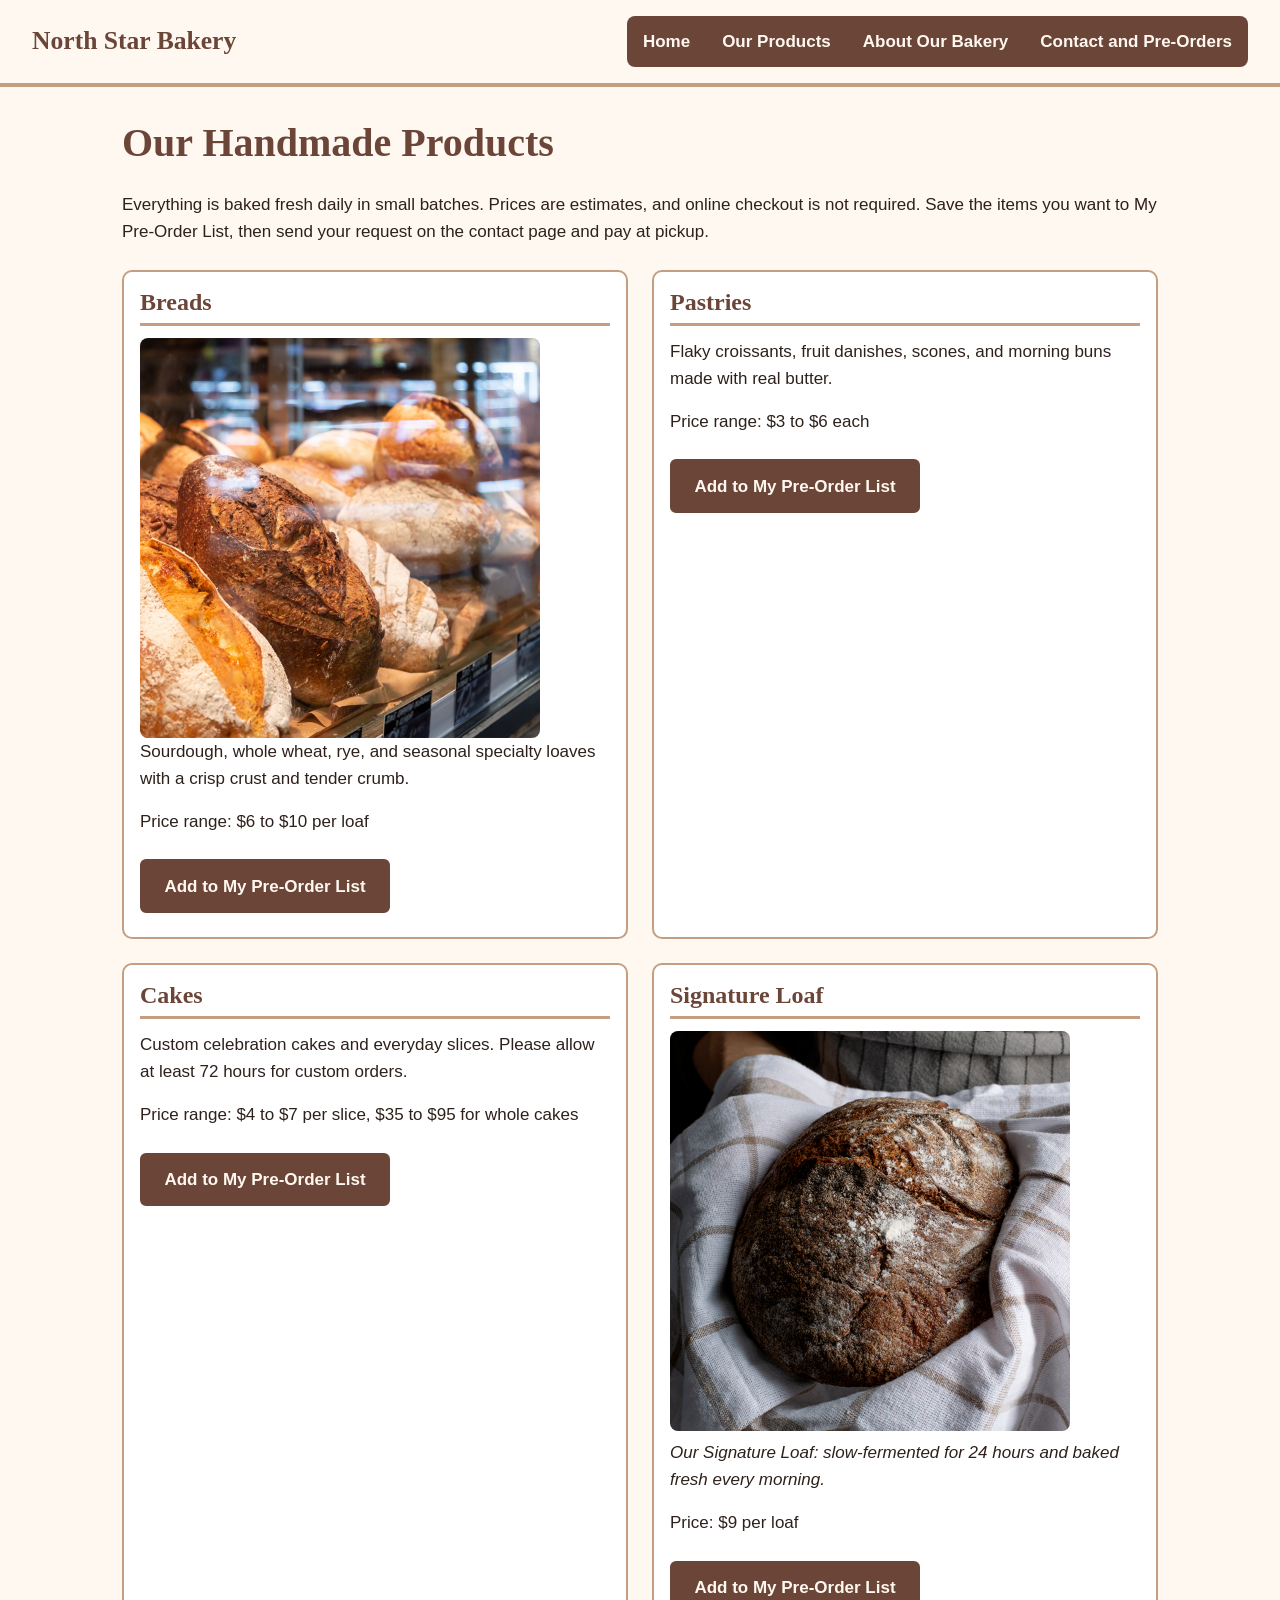
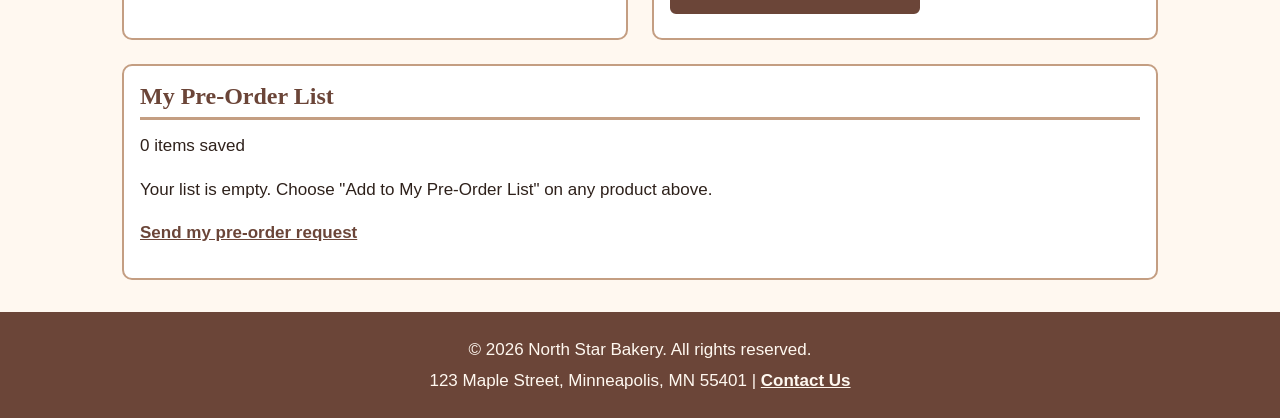
==== products.html @ 34d4cf19 "Add CSS, JavaScript feature, validation, and storage" ====
<!DOCTYPE html>
<html lang="en">
<head>
  <meta charset="UTF-8">
  <meta name="viewport" content="width=device-width, initial-scale=1.0">
  <title>North Star Bakery | Our Products</title>
  <link rel="stylesheet" href="styles.css">
  <script src="script.js" defer></script>
</head>
<body>
  <header>
    <p>North Star Bakery</p>
    <nav aria-label="Main navigation">
      <ul>
        <li><a href="index.html">Home</a></li>
        <li><a href="products.html">Our Products</a></li>
        <li><a href="about.html">About Our Bakery</a></li>
        <li><a href="contact.html">Contact and Pre-Orders</a></li>
      </ul>
    </nav>
  </header>

  <main>
    <h1>Our Handmade Products</h1>
    <p>Everything is baked fresh daily in small batches. Prices are estimates, and online checkout is not required. Save the items you want to My Pre-Order List, then send your request on the contact page and pay at pickup.</p>

    <section>
      <h2>Breads</h2>
      <img src="media/bakery-bread_c.png" width="400" alt="Rustic loaves in a bakery display case, including a dark seeded loaf and flour-dusted country loaves">
      <p>Sourdough, whole wheat, rye, and seasonal specialty loaves with a crisp crust and tender crumb.</p>
      <p>Price range: $6 to $10 per loaf</p>
      <button type="button" class="fav-btn" data-id="breads" aria-pressed="false">Add to My Pre-Order List</button>
    </section>

    <section>
      <h2>Pastries</h2>
      <p>Flaky croissants, fruit danishes, scones, and morning buns made with real butter.</p>
      <p>Price range: $3 to $6 each</p>
      <button type="button" class="fav-btn" data-id="pastries" aria-pressed="false">Add to My Pre-Order List</button>
    </section>

    <section>
      <h2>Cakes</h2>
      <p>Custom celebration cakes and everyday slices. Please allow at least 72 hours for custom orders.</p>
      <p>Price range: $4 to $7 per slice, $35 to $95 for whole cakes</p>
      <button type="button" class="fav-btn" data-id="cakes" aria-pressed="false">Add to My Pre-Order List</button>
    </section>

    <section>
      <h2>Signature Loaf</h2>
      <figure>
        <img src="media/bakery-signature-loaf_c.png" width="400" alt="Round rustic loaf with a dark, flour-dusted crust resting on a white checkered kitchen towel">
        <figcaption>Our Signature Loaf: slow-fermented for 24 hours and baked fresh every morning.</figcaption>
      </figure>
      <p>Price: $9 per loaf</p>
      <button type="button" class="fav-btn" data-id="signature-loaf" aria-pressed="false">Add to My Pre-Order List</button>
    </section>

    <section id="preorder-list">
      <h2>My Pre-Order List</h2>
      <p id="favorites-count" aria-live="polite">0 items saved</p>
      <p id="favorites-empty">Your list is empty. Choose "Add to My Pre-Order List" on any product above.</p>
      <ul id="favorites-list"></ul>
      <button type="button" id="clear-favorites" hidden>Clear My List</button>
      <p><a href="contact.html">Send my pre-order request</a></p>
    </section>
  </main>

  <footer>
    <p>&copy; 2026 North Star Bakery. All rights reserved.</p>
    <p>123 Maple Street, Minneapolis, MN 55401 | <a href="contact.html">Contact Us</a></p>
  </footer>
</body>
</html>
---- styles.css ----
/* =========================================
   NORTH STAR BAKERY
   Touchstone 3 - Visual Design and Layout
   ========================================= */

/* 1. COLOUR PALETTE */

:root {
  --brown: #6B4538;
  --tan: #C49E82;
  --cream: #FFF8F0;
  --ink: #2E211B;
}

/* 2. GENERAL PAGE STYLING */

*,
*::before,
*::after {
  box-sizing: border-box;
}

body {
  margin: 0;
  font-family: Arial, Helvetica, sans-serif;
  font-size: 1.0625rem;
  line-height: 1.6;
  color: var(--ink);
  background-color: var(--cream);
}

/* 3. HEADINGS AND TEXT */

h1,
h2,
h3 {
  font-family: Georgia, "Times New Roman", serif;
  color: var(--brown);
  line-height: 1.2;
}

h1 {
  font-size: 2rem;
  margin: 0 0 0.75rem;
}

h2 {
  font-size: 1.5rem;
  margin: 0 0 0.75rem;
  padding-bottom: 0.4rem;
  border-bottom: 3px solid var(--tan);
}

h3 {
  font-size: 1.2rem;
  margin: 0 0 0.5rem;
}

p {
  margin: 0 0 1rem;
}

a {
  color: var(--brown);
  font-weight: bold;
}

a:hover {
  background-color: var(--tan);
  color: var(--ink);
}

a:focus-visible,
button:focus-visible {
  outline: 3px solid var(--ink);
  outline-offset: 3px;
}

/* 4. IMAGES AND VIDEO */

img,
video {
  display: block;
  max-width: 100%;
  height: auto;
  border-radius: 8px;
}

figure {
  margin: 0 0 1rem;
}

figcaption {
  margin-top: 0.5rem;
  font-style: italic;
}

/* 5. HEADER AND LOGO */

header {
  display: flex;
  flex-direction: column;
  align-items: center;
  gap: 0.75rem;
  padding: 1rem;
  border-bottom: 4px solid var(--tan);
  background-color: var(--cream);
}

header img {
  width: 120px;
}

header p {
  margin: 0;
  font-family: Georgia, "Times New Roman", serif;
  font-size: 1.6rem;
  font-weight: bold;
  color: var(--brown);
}

/* 6. NAVIGATION MENU */

nav {
  width: 100%;
  background-color: var(--brown);
}

nav ul {
  display: flex;
  flex-wrap: wrap;
  justify-content: center;
  list-style: none;
  margin: 0;
  padding: 0;
}

nav a {
  display: block;
  padding: 0.75rem 1rem;
  min-height: 44px;
  text-align: center;
  color: var(--cream);
  text-decoration: none;
}

nav a:hover,
nav a:focus-visible {
  background-color: var(--tan);
  color: var(--ink);
}

/* 7. MAIN CONTENT */

main {
  display: flex;
  flex-direction: column;
  gap: 1.25rem;
  max-width: 1100px;
  margin: 0 auto;
  padding: 1.25rem 1rem;
}

main > h1,
main > p {
  margin-bottom: 0;
}

main > img {
  width: 100%;
  max-height: 420px;
  object-fit: cover;
}

/* 8. CONTENT SECTIONS AND CARDS */

section {
  min-width: 0;
  padding: 1rem;
  border: 2px solid var(--tan);
  border-radius: 10px;
  background-color: #FFFFFF;
}

article {
  margin-bottom: 1rem;
}

address {
  font-style: normal;
}

section ul {
  margin: 0 0 1rem;
  padding-left: 1.25rem;
}

/* 9. CONTACT AND PRE-ORDER FORM */

fieldset {
  margin: 0 0 1rem;
  padding: 1rem;
  border: 2px solid var(--tan);
  border-radius: 8px;
}

legend {
  padding: 0 0.5rem;
  font-family: Georgia, "Times New Roman", serif;
  font-weight: bold;
  color: var(--brown);
}

label {
  display: block;
  margin-bottom: 0.5rem;
  font-weight: bold;
}

input,
select,
textarea {
  display: block;
  width: 100%;
  max-width: 520px;
  margin-top: 0.25rem;
  padding: 0.65rem;
  font: inherit;
  color: var(--ink);
  background-color: var(--cream);
  border: 2px solid var(--brown);
  border-radius: 6px;
}

textarea {
  min-height: 100px;
  resize: vertical;
}

input:focus,
select:focus,
textarea:focus {
  outline: 3px solid var(--ink);
  outline-offset: 2px;
}

/* 10. BUTTONS */

button {
  padding: 0.7rem 1.4rem;
  margin: 0.5rem 0.5rem 0.5rem 0;
  font: inherit;
  font-weight: bold;
  color: var(--cream);
  background-color: var(--brown);
  border: 2px solid var(--brown);
  border-radius: 6px;
  cursor: pointer;
}

button:hover {
  background-color: var(--ink);
  border-color: var(--ink);
}

button[type="reset"] {
  color: var(--ink);
  background-color: var(--tan);
  border-color: var(--tan);
}

/* 11. FOOTER */

footer {
  padding: 1.25rem;
  text-align: center;
  color: var(--cream);
  background-color: var(--brown);
}

footer p {
  margin: 0.25rem 0;
}

footer a {
  color: var(--cream);
}

footer a:hover,
footer a:focus-visible {
  color: var(--ink);
  background-color: var(--tan);
}

/* 12. RESPONSIVE DESIGN
   Larger screens: 768px and above
*/

@media (min-width: 768px) {

  /* Header changes to horizontal layout */

  header {
    flex-direction: row;
    flex-wrap: wrap;
    justify-content: space-between;
    padding: 1rem 2rem;
  }

  header p {
    margin-right: auto;
  }

  /* Navigation moves beside the bakery logo */

  nav {
    width: auto;
    border-radius: 8px;
  }

  /* Main content gains more spacing */

  main {
    flex-direction: row;
    flex-wrap: wrap;
    gap: 1.5rem;
    padding: 2rem;
  }

  main > h1,
  main > p,
  main > img {
    flex: 0 0 100%;
  }

  h1 {
    font-size: 2.5rem;
  }

  /* Content sections appear in two columns */

  main > section {
    flex: 1 1 calc(50% - 0.75rem);
  }

  /* Contact forms and team sections use full width */

  main > section:has(form),
  main > section:has(article) {
    flex-basis: 100%;
  }

  /* Team member articles sit side by side */

  section:has(article) {
    display: flex;
    flex-wrap: wrap;
    gap: 1rem;
  }

  section:has(article) > h2 {
    flex: 0 0 100%;
  }

  section:has(article) > article {
    flex: 1 1 200px;
    margin-bottom: 0;
  }
}

/* 13. SMALL SCREEN ADJUSTMENTS */

@media (max-width: 400px) {

  body {
    font-size: 1rem;
  }

  nav a {
    padding: 0.65rem;
  }

  main {
    padding: 1rem 0.75rem;
  }

  section {
    padding: 0.85rem;
  }

  h1 {
    font-size: 1.8rem;
  }
}
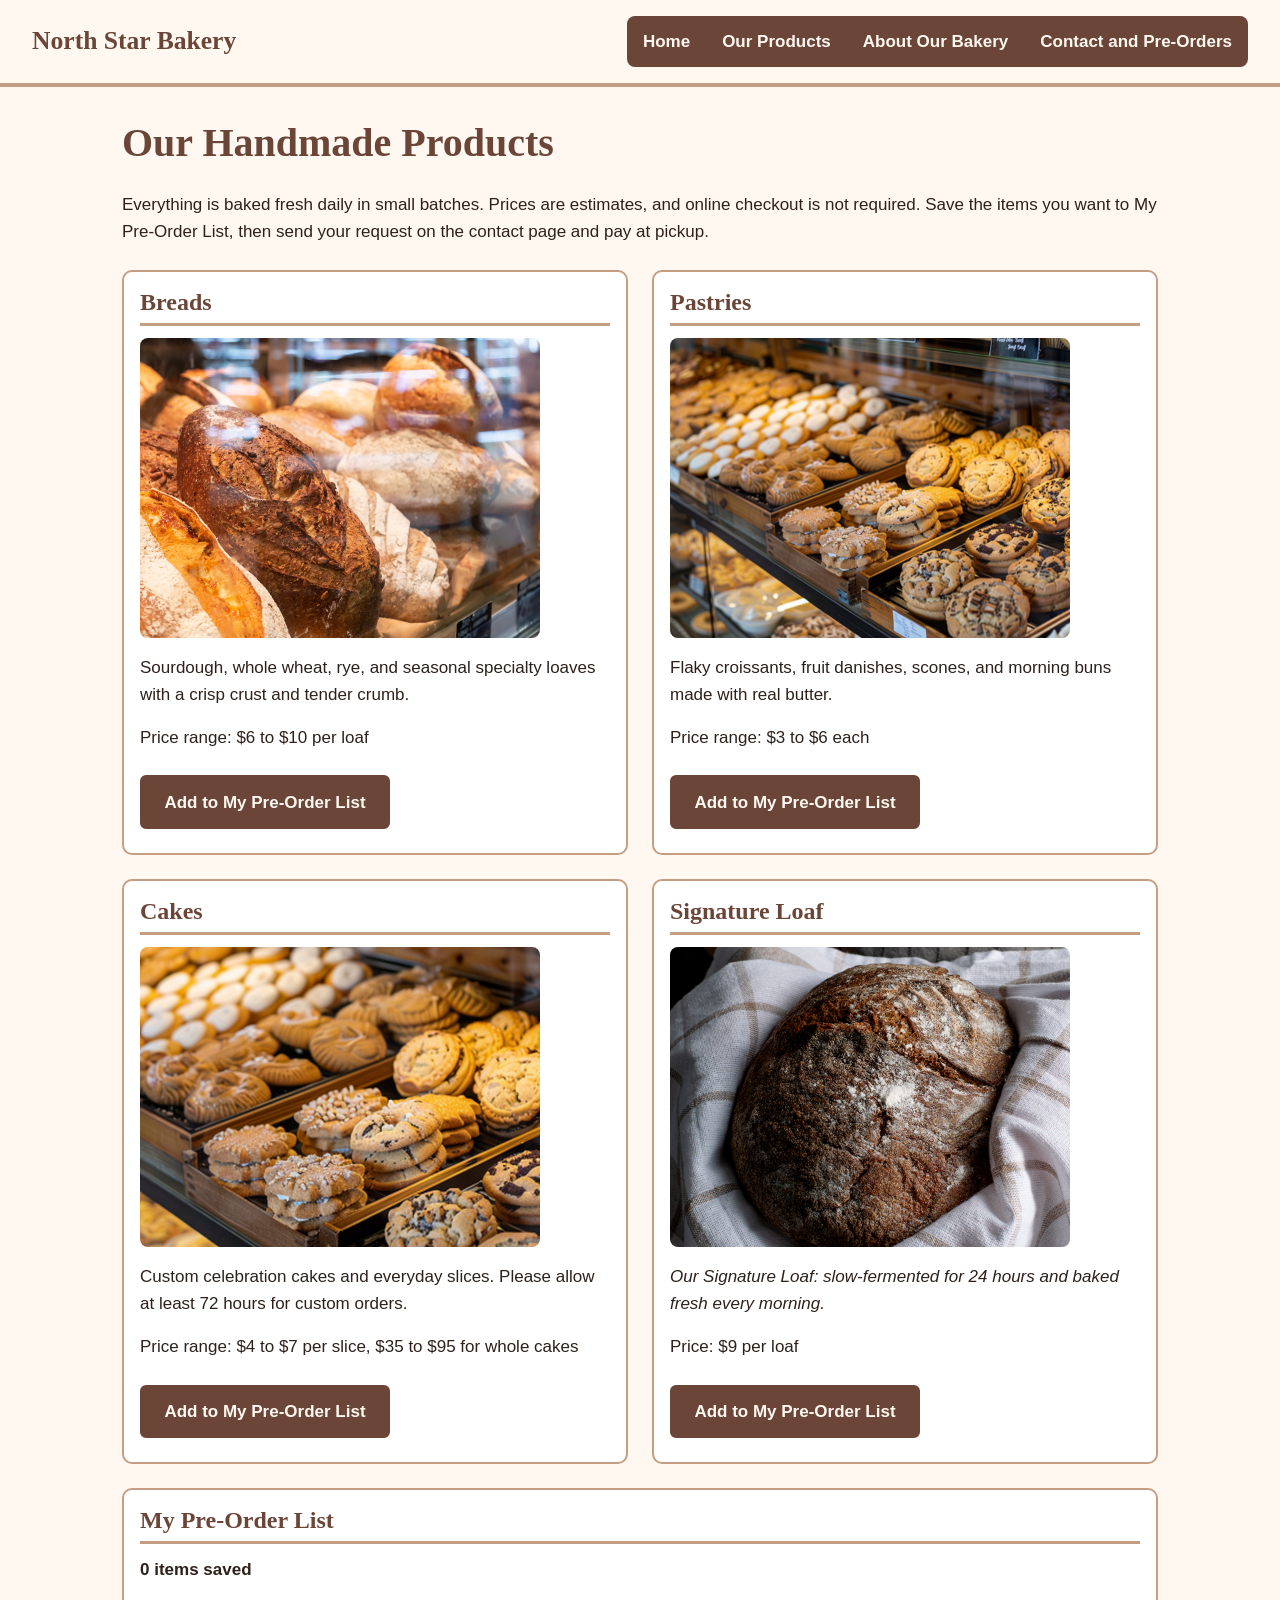
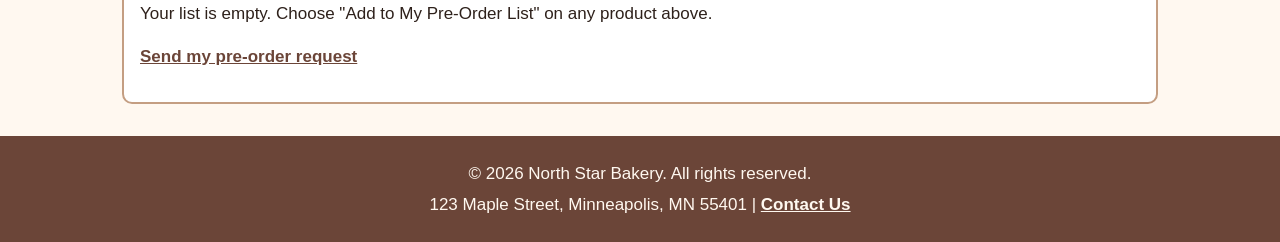
==== commit 911fd38a: "Add Touchstone 4 styles" ====
--- a/products.html
+++ b/products.html
@@ -34,6 +34,7 @@
 
     <section>
       <h2>Pastries</h2>
+      <img src="media/bakery-feature-small_c.png" width="400" alt="Bakery display case with glazed buns, cinnamon pastries, and sugar-topped cookies on wooden trays">
       <p>Flaky croissants, fruit danishes, scones, and morning buns made with real butter.</p>
       <p>Price range: $3 to $6 each</p>
       <button type="button" class="fav-btn" data-id="pastries" aria-pressed="false">Add to My Pre-Order List</button>
@@ -41,6 +42,7 @@
 
     <section>
       <h2>Cakes</h2>
+      <img src="media/bakery-feature-large_c.png" width="400" alt="Wide view of a bakery display with trays of cookies, glazed buns, and sweet treats">
       <p>Custom celebration cakes and everyday slices. Please allow at least 72 hours for custom orders.</p>
       <p>Price range: $4 to $7 per slice, $35 to $95 for whole cakes</p>
       <button type="button" class="fav-btn" data-id="cakes" aria-pressed="false">Add to My Pre-Order List</button>
--- a/styles.css
+++ b/styles.css
@@ -1,7 +1,7 @@
-
 /* =========================================
    NORTH STAR BAKERY
    Touchstone 3 - Visual Design and Layout
+   Touchstone 4 - Interactivity styles
    ========================================= */
 
 /* 1. COLOUR PALETTE */
@@ -293,7 +293,113 @@
   background-color: var(--tan);
 }
 
-/* 12. RESPONSIVE DESIGN
+/* 12. TOUCHSTONE 4: PRE-ORDER LIST AND PRODUCT IMAGES */
+
+/* Product images share one size so the cards line up */
+main > section > img,
+main > section > figure img {
+  width: 100%;
+  max-width: 400px;
+  aspect-ratio: 4 / 3;
+  object-fit: cover;
+  margin-bottom: 1rem;
+}
+
+/* Button changes look once an item is saved */
+.fav-btn[aria-pressed="true"] {
+  color: var(--ink);
+  background-color: var(--tan);
+  border-color: var(--brown);
+}
+
+#favorites-list li {
+  margin-bottom: 0.4rem;
+  font-weight: bold;
+}
+
+#favorites-count {
+  font-weight: bold;
+}
+
+/* 13. TOUCHSTONE 4: FORM FEEDBACK */
+
+/* Inline error message under each field */
+.error {
+  display: block;
+  margin-top: 0.25rem;
+  font-weight: bold;
+  color: var(--ink);
+}
+
+.error:not(:empty) {
+  max-width: 520px;
+  padding: 0.4rem 0.6rem;
+  background-color: var(--tan);
+  border-left: 6px solid var(--brown);
+  border-radius: 4px;
+}
+
+.error:not(:empty)::before {
+  content: "Error: ";
+}
+
+input[aria-invalid="true"],
+select[aria-invalid="true"],
+textarea[aria-invalid="true"] {
+  border-width: 4px;
+  border-color: var(--ink);
+}
+
+/* Success message and saved-list note */
+.success,
+#favorites-note {
+  padding: 0.75rem 1rem;
+  font-weight: bold;
+  color: var(--ink);
+  background-color: var(--tan);
+  border-left: 6px solid var(--brown);
+  border-radius: 4px;
+}
+
+/* Required star and popup-style summary box */
+.req-star {
+  color: var(--brown);
+  font-weight: bold;
+}
+
+.required-note {
+  font-weight: bold;
+}
+
+.error-summary {
+  margin-bottom: 1rem;
+  padding: 1rem;
+  color: var(--ink);
+  background-color: var(--tan);
+  border: 4px solid var(--ink);
+  border-radius: 8px;
+}
+
+.error-summary ul {
+  margin: 0.5rem 0 0;
+  padding-left: 1.25rem;
+}
+
+.error-summary a {
+  color: var(--ink);
+}
+
+.error-summary:focus {
+  outline: 3px solid var(--brown);
+  outline-offset: 2px;
+}
+
+/* Keep the hidden attribute working on elements styled above */
+[hidden] {
+  display: none !important;
+}
+
+/* 14. RESPONSIVE DESIGN
    Larger screens: 768px and above
 */
 
@@ -369,7 +475,7 @@
   }
 }
 
-/* 13. SMALL SCREEN ADJUSTMENTS */
+/* 15. SMALL SCREEN ADJUSTMENTS */
 
 @media (max-width: 400px) {
 
@@ -392,4 +498,4 @@
   h1 {
     font-size: 1.8rem;
   }
-}
+}
